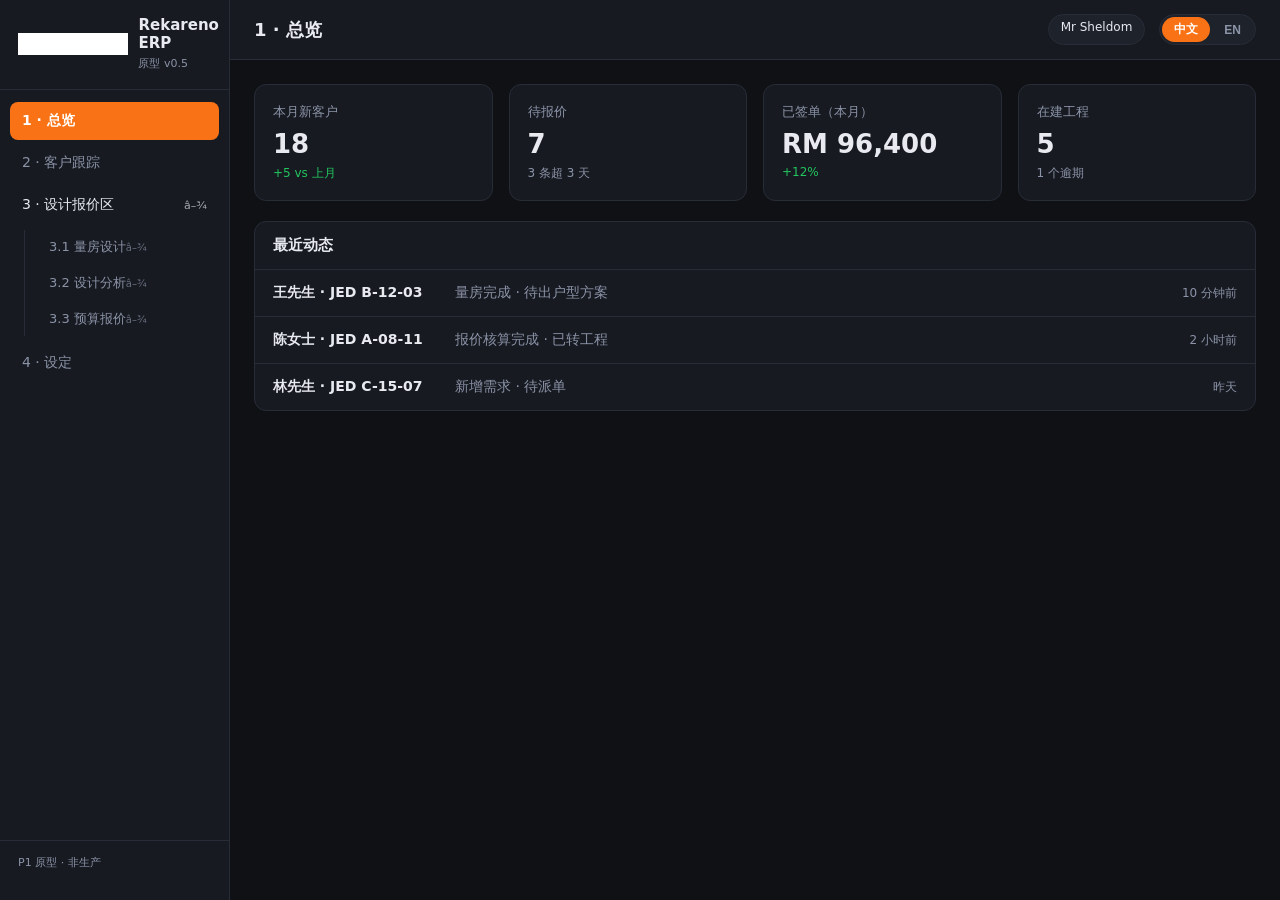
==== index.html @ 5441ffb1 "fix(i18n): wire 3-level nav + title to i18n dictionary (EN mode no longer shows Chinese)" ====
﻿<!DOCTYPE html>
<html lang="zh-CN">
<head>
<meta charset="utf-8">
<meta name="viewport" content="width=device-width, initial-scale=1">
<title>Rekareno ERP · Prototype</title>
<link rel="stylesheet" href="style.css">
</head>
<body>
<div class="app">
  <aside class="sidebar">
    <div class="brand"><img class="logo-img" src="rekareno-logo.jpg" alt="REKARENO"><div><b>Rekareno ERP</b><small data-i18n="brandSub">原型 v0.5</small></div></div>
    <nav>
      <a class="nav-item active" data-page="overview" data-i18n="nav_overview">1 · 总览</a>
      <a class="nav-item" data-page="customers" data-i18n="nav_customers">2 · 客户跟踪</a>

      <div class="nav-group">
        <a class="nav-item nav-parent" data-toggle="design" data-i18n="nav_design">3 · 设计报价区</a>
        <div class="nav-children">
          <a class="nav-child nav-parent2" data-toggle="d31" data-i18n="nav_d31">3.1 量房设计</a>
          <div class="nav-grandchildren">
            <a class="nav-grandchild" data-page="d311" data-i18n="nav_d311">3.1.1 量房设计</a>
            <a class="nav-grandchild" data-page="d312" data-i18n="nav_d312">3.1.2 户型方案</a>
          </div>
          <a class="nav-child nav-parent2" data-toggle="d32" data-i18n="nav_d32">3.2 设计分析</a>
          <div class="nav-grandchildren">
            <a class="nav-grandchild" data-page="d321" data-i18n="nav_d321">3.2.1 部门分析（设计）</a>
            <a class="nav-grandchild" data-page="d322" data-i18n="nav_d322">3.2.2 目标分析（设计）</a>
          </div>
          <a class="nav-child nav-parent2" data-toggle="d33" data-i18n="nav_d33">3.3 预算报价</a>
          <div class="nav-grandchildren">
            <a class="nav-grandchild" data-page="d331" data-i18n="nav_d331">3.3.1 预算列表</a>
            <a class="nav-grandchild" data-page="d332" data-i18n="nav_d332">3.3.2 报价核算</a>
            <a class="nav-grandchild" data-page="d333" data-i18n="nav_d333">3.3.3 个人报价</a>
          </div>
        </div>
      </div>

      <a class="nav-item" data-page="settings" data-i18n="nav_settings">4 · 设定</a>
    </nav>
    <div class="sidebar-foot" data-i18n="footNote">P1 原型 · 非生产</div>
  </aside>

  <main class="main">
    <header class="topbar">
      <h1 id="pageTitle" data-i18n="nav_overview">1 · 总览</h1>
      <div class="topbar-right">
        <span class="pill">Mr Sheldom</span>
        <div class="lang-switch">
          <button class="lang-btn active" data-lang="zh">中文</button>
          <button class="lang-btn" data-lang="en">EN</button>
        </div>
      </div>
    </header>


    <!-- ===== 1 总览 ===== -->
    <section class="page active" id="page-overview">
      <div class="cards">
        <div class="card"><div class="k" data-i18n="k_newCustomers">本月新客户</div><div class="v">18</div><div class="d up" data-i18n="k_newCustomersD">+5 vs 上月</div></div>
        <div class="card clickable" data-goto="d331"><div class="k" data-i18n="k_pendingQuotes">待报价</div><div class="v">7</div><div class="d" data-i18n="k_pendingQuotesD">3 条超 3 天</div></div>
        <div class="card"><div class="k" data-i18n="k_signed">已签单（本月）</div><div class="v">RM 96,400</div><div class="d up">+12%</div></div>
        <div class="card"><div class="k" data-i18n="k_active">在建工程</div><div class="v">5</div><div class="d" data-i18n="k_activeD">1 个逾期</div></div>
      </div>
      <div class="panel">
        <div class="panel-head"><h2 data-i18n="feedTitle">最近动态</h2></div>
        <ul class="feed">
          <li><b>王先生 · JED B-12-03</b><span data-i18n="f1">量房完成 · 待出户型方案</span><em data-i18n="t10m">10 分钟前</em></li>
          <li><b>陈女士 · JED A-08-11</b><span data-i18n="f2">报价核算完成 · 已转工程</span><em data-i18n="t2h">2 小时前</em></li>
          <li><b>林先生 · JED C-15-07</b><span data-i18n="f3">新增需求 · 待派单</span><em data-i18n="tYest">昨天</em></li>
        </ul>
      </div>
    </section>

    <!-- ===== 2 客户跟踪 ===== -->
    <section class="page" id="page-customers">
      <div class="toolbar">
        <input class="input" data-i18n-ph="ph_searchCustomer" placeholder="搜索姓名 / 电话 / 房号">
        <select class="input">
          <option data-i18n="statusAll">全部状态</option>
          <option data-i18n="st_new">新客户</option>
          <option data-i18n="st_measure">已量房</option>
          <option data-i18n="st_design">设计中</option>
          <option data-i18n="st_quoted">已报价</option>
          <option data-i18n="st_signed">已签单</option>
        </select>
        <button class="btn primary" data-i18n="btn_addCustomer">+ 新增客户</button>
      </div>
      <table class="table">
        <thead><tr>
          <th data-i18n="th_name">姓名</th><th data-i18n="th_phone">电话</th><th data-i18n="th_unit">项目/房号</th>
          <th data-i18n="th_source">来源</th><th data-i18n="th_status">状态</th><th data-i18n="th_owner">跟进人</th><th data-i18n="th_action">操作</th>
        </tr></thead>
        <tbody>
          <tr><td>王先生</td><td>012-345 6789</td><td>JED Residensi · B-12-03</td><td data-i18n="src_online">线上广告</td><td><span class="tag blue" data-i18n="st_quoted">已报价</span></td><td>Nelson</td><td><a class="link-goto" data-goto="d331" data-i18n="act_quote">看报价</a></td></tr>
          <tr><td>陈女士</td><td>019-876 5432</td><td>JED Residensi · A-08-11</td><td data-i18n="src_ref">转介绍</td><td><span class="tag green" data-i18n="st_signed">已签单</span></td><td>Jack</td><td><a class="link-goto" data-goto="d331" data-i18n="act_quote">看报价</a></td></tr>
          <tr><td>林先生</td><td>016-222 3344</td><td>JED Residensi · C-15-07</td><td data-i18n="src_showroom">展厅</td><td><span class="tag gray" data-i18n="st_new">新客户</span></td><td>—</td><td><a class="link-goto" data-goto="d311" data-i18n="act_measure">看量房</a></td></tr>
          <tr><td>黄小姐</td><td>011-999 8888</td><td>JED Residensi · D-02-09</td><td data-i18n="src_online">线上广告</td><td><span class="tag orange" data-i18n="st_design">设计中</span></td><td>Yao</td><td><a class="link-goto" data-goto="d312" data-i18n="act_plan">看方案</a></td></tr>
        </tbody>
      </table>
    </section>

    <!-- ===== 3.1.1 量房设计 ===== -->
    <section class="page" id="page-d311">
      <div class="toolbar">
        <input class="input" data-i18n-ph="ph_searchMeasure" placeholder="搜索客户 / 房号">
        <button class="btn primary" data-action="new-measure" data-i18n="btn_newMeasure">+ 新建量房</button>
      </div>
      <table class="table">
        <thead><tr>
          <th data-i18n="th_measureNo">量房单号</th><th data-i18n="th_customer">客户</th><th data-i18n="th_unit">项目/房号</th>
          <th data-i18n="th_measureDate">量房日期</th><th data-i18n="th_measurer">量房人</th><th data-i18n="th_status">状态</th><th data-i18n="th_action">操作</th>
        </tr></thead>
        <tbody>
          <tr><td>M-202609-021</td><td>王先生</td><td>JED · B-12-03</td><td>2026-09-20</td><td>Nelson</td><td><span class="tag green" data-i18n="ms_done">已完成</span></td><td><a class="link-goto" data-goto="d312" data-i18n="act_plan">看方案</a></td></tr>
          <tr><td>M-202609-019</td><td>黄小姐</td><td>JED · D-02-09</td><td>2026-09-22</td><td>Yao</td><td><span class="tag green" data-i18n="ms_done">已完成</span></td><td><a class="link-goto" data-goto="d312" data-i18n="act_plan">看方案</a></td></tr>
          <tr><td>M-202609-024</td><td>林先生</td><td>JED · C-15-07</td><td>2026-09-24</td><td>—</td><td><span class="tag orange" data-i18n="ms_pending">待量房</span></td><td><a data-i18n="act_edit">编辑</a></td></tr>
        </tbody>
      </table>
    </section>

    <!-- ===== 3.1.2 户型方案 ===== -->
    <section class="page" id="page-d312">
      <div class="toolbar">
        <input class="input" data-i18n-ph="ph_searchPlan" placeholder="搜索客户 / 方案号">
        <button class="btn primary" data-action="new-plan" data-i18n="btn_newPlan">+ 新建方案</button>
      </div>
      <table class="table">
        <thead><tr>
          <th data-i18n="th_planNo">方案号</th><th data-i18n="th_customer">客户</th><th data-i18n="th_layout">户型</th>
          <th data-i18n="th_area">面积</th><th data-i18n="th_designer">设计师</th><th data-i18n="th_status">状态</th><th data-i18n="th_action">操作</th>
        </tr></thead>
        <tbody>
          <tr><td>D-202609-008</td><td>王先生</td><td data-i18n="ly_3r2l">3房2厅</td><td>1100 sqft</td><td>Amy</td><td><span class="tag blue" data-i18n="dp_review">待确认</span></td><td><a class="link-goto" data-goto="d331" data-i18n="act_budget">去预算</a></td></tr>
          <tr><td>D-202609-007</td><td>黄小姐</td><td data-i18n="ly_2r1l">2房1厅</td><td>850 sqft</td><td>Ben</td><td><span class="tag green" data-i18n="dp_approved">已确认</span></td><td><a class="link-goto" data-goto="d331" data-i18n="act_budget">去预算</a></td></tr>
        </tbody>
      </table>
    </section>

    <!-- ===== 3.2.1 部门分析（设计） ===== -->
    <section class="page" id="page-d321">
      <div class="cards">
        <div class="card"><div class="k" data-i18n="a_deptTotal">设计部单量</div><div class="v">36</div><div class="d up" data-i18n="a_thisMonth">本月</div></div>
        <div class="card"><div class="k" data-i18n="a_avgDays">平均出图天数</div><div class="v">4.2</div><div class="d" data-i18n="a_days">天</div></div>
        <div class="card"><div class="k" data-i18n="a_convert">方案转化率</div><div class="v">62%</div><div class="d up">+4%</div></div>
      </div>
      <table class="table">
        <thead><tr><th data-i18n="th_designer">设计师</th><th data-i18n="th_planCount">方案数</th><th data-i18n="th_confirmed">已确认</th><th data-i18n="th_rate">转化率</th></tr></thead>
        <tbody>
          <tr><td>Amy</td><td>14</td><td>9</td><td>64%</td></tr>
          <tr><td>Ben</td><td>12</td><td>7</td><td>58%</td></tr>
          <tr><td>Cindy</td><td>10</td><td>7</td><td>70%</td></tr>
        </tbody>
      </table>
    </section>

    <!-- ===== 3.2.2 目标分析（设计） ===== -->
    <section class="page" id="page-d322">
      <table class="table">
        <thead><tr><th data-i18n="th_target">目标项</th><th data-i18n="th_targetVal">目标</th><th data-i18n="th_actual">实际</th><th data-i18n="th_gap">差距</th><th data-i18n="th_progress">进度</th></tr></thead>
        <tbody>
          <tr><td data-i18n="g_planTarget">本月方案新增</td><td>40</td><td>36</td><td>-4</td><td><div class="bar"><i style="width:90%"></i></div>90%</td></tr>
          <tr><td data-i18n="g_quoteTarget">本月报价完成</td><td>25</td><td>21</td><td>-4</td><td><div class="bar"><i style="width:84%"></i></div>84%</td></tr>
          <tr><td data-i18n="g_convertTarget">方案转化率</td><td>65%</td><td>62%</td><td>-3%</td><td><div class="bar"><i style="width:95%"></i></div>95%</td></tr>
        </tbody>
      </table>
    </section>

    <!-- ===== 3.3.1 预算列表 ===== -->
    <section class="page" id="page-d331">
      <div class="toolbar">
        <input class="input" data-i18n-ph="ph_searchBudget" placeholder="搜索客户 / 预算单号">
        <select class="input">
          <option data-i18n="bsAll">全部状态</option>
          <option data-i18n="bs_draft">草稿</option>
          <option data-i18n="bs_review">待核算</option>
          <option data-i18n="bs_done">已核算</option>
        </select>
        <button class="btn primary" data-action="new-budget" data-i18n="btn_newBudget">+ 新建预算</button>
      </div>
      <table class="table">
        <thead><tr>
          <th data-i18n="th_budgetNo">预算单号</th><th data-i18n="th_customer">客户</th><th data-i18n="th_unit">项目/房号</th>
          <th data-i18n="th_amount">金额 (RM)</th><th data-i18n="th_status">状态</th><th data-i18n="th_action">操作</th>
        </tr></thead>
        <tbody>
          <tr><td>B-202609-014</td><td>王先生</td><td>JED · B-12-03</td><td>34,580</td><td><span class="tag orange" data-i18n="bs_review">待核算</span></td><td><a class="link-goto" data-goto="d332" data-i18n="act_calc">去核算</a></td></tr>
          <tr><td>B-202609-013</td><td>黄小姐</td><td>JED · D-02-09</td><td>26,800</td><td><span class="tag gray" data-i18n="bs_draft">草稿</span></td><td><a data-i18n="act_edit">编辑</a></td></tr>
          <tr><td>B-202609-011</td><td>陈女士</td><td>JED · A-08-11</td><td>41,200</td><td><span class="tag green" data-i18n="bs_done">已核算</span></td><td><a class="link-goto" data-goto="d333" data-i18n="act_view">查看明细</a></td></tr>
        </tbody>
      </table>
    </section>

    <!-- ===== 3.3.2 报价核算 ===== -->
    <section class="page" id="page-d332">
      <div class="detail-head">
        <div>
          <div class="dh-no">B-202609-014 <span class="tag orange" data-i18n="bs_review">待核算</span></div>
          <div class="dh-sub"><span data-i18n="d_customer">客户</span>: 王先生 · JED Residensi B-12-03</div>
        </div>
        <div class="detail-actions">
          <button class="btn" data-action="recalc" data-i18n="btn_recalc">重新核算</button>
          <button class="btn primary" data-action="approve" data-i18n="btn_approve">核准报价</button>
        </div>
      </div>
      <table class="table detail-table">
        <thead><tr><th data-i18n="th_itemName">项目名称</th><th data-i18n="th_qty">数量</th><th data-i18n="th_unitPrice">单价 (RM)</th><th data-i18n="th_subtotal">小计 (RM)</th></tr></thead>
        <tbody>
          <tr><td data-i18n="it_ceiling">石膏板吊顶</td><td>45 ft</td><td>35.00</td><td>1,575.00</td></tr>
          <tr><td data-i18n="it_wardrobe">衣柜定制</td><td>12 ft</td><td>480.00</td><td>5,760.00</td></tr>
          <tr><td data-i18n="it_kitchen">厨房橱柜</td><td>14 ft</td><td>620.00</td><td>8,680.00</td></tr>
          <tr><td data-i18n="it_paint">全屋油漆</td><td>1100 sqft</td><td>3.50</td><td>3,850.00</td></tr>
          <tr><td data-i18n="it_tiling">地砖铺贴</td><td>850 sqft</td><td>8.50</td><td>7,225.00</td></tr>
          <tr><td data-i18n="it_wiring">水电改造</td><td>60 point</td><td>85.00</td><td>5,100.00</td></tr>
          <tr><td data-i18n="it_lighting">灯具安装</td><td>38 pcs</td><td>25.00</td><td>950.00</td></tr>
          <tr><td data-i18n="it_floor">地板铺装</td><td>120 sqft</td><td>12.00</td><td>1,440.00</td></tr>
        </tbody>
      </table>
      <div class="totals">
        <div class="trow"><span data-i18n="t_subtotal">小计</span><b>RM 34,580.00</b></div>
        <div class="trow"><span data-i18n="t_discount">折扣 (-5%)</span><b class="minus">- RM 1,729.00</b></div>
        <div class="trow"><span data-i18n="t_tax">税</span><b>RM 0.00</b></div>
        <div class="trow grand"><span data-i18n="t_total">总计</span><b>RM 32,851.00</b></div>
      </div>
    </section>

    <!-- ===== 3.3.3 个人报价 ===== -->
    <section class="page" id="page-d333">
      <div class="cards">
        <div class="card"><div class="k" data-i18n="p_myQuotes">我的报价单</div><div class="v">9</div><div class="d" data-i18n="a_thisMonth">本月</div></div>
        <div class="card"><div class="k" data-i18n="p_myAmount">我的报价金额</div><div class="v">RM 268,400</div><div class="d up">+18%</div></div>
        <div class="card"><div class="k" data-i18n="p_myConvert">我的转化率</div><div class="v">58%</div><div class="d" data-i18n="p_teamAvg">团队均值 62%</div></div>
      </div>
      <table class="table">
        <thead><tr><th data-i18n="th_quoteNo">报价单号</th><th data-i18n="th_customer">客户</th><th data-i18n="th_amount">金额 (RM)</th><th data-i18n="th_status">状态</th></tr></thead>
        <tbody>
          <tr><td>B-202609-014</td><td>王先生</td><td>32,851</td><td><span class="tag blue" data-i18n="qs_sent">已发出</span></td></tr>
          <tr><td>B-202609-009</td><td>张先生</td><td>48,200</td><td><span class="tag green" data-i18n="qs_accepted">已接受</span></td></tr>
          <tr><td>B-202609-006</td><td>刘小姐</td><td>29,600</td><td><span class="tag gray" data-i18n="qs_draft">草稿</span></td></tr>
        </tbody>
      </table>
    </section>

    <!-- ===== 4 设定 ===== -->
    <section class="page" id="page-settings">
      <div class="panel">
        <div class="panel-head"><h2 data-i18n="set_langTitle">语言</h2></div>
        <div class="set-row">
          <div><b data-i18n="set_langLabel">界面语言</b><div class="set-hint" data-i18n="set_langHint">切换后全站生效，并记住你的选择</div></div>
          <div class="lang-switch">
            <button class="lang-btn active" data-lang="zh">中文</button>
            <button class="lang-btn" data-lang="en">EN</button>
          </div>
        </div>
      </div>
      <div class="panel">
        <div class="panel-head"><h2 data-i18n="set_companyTitle">公司信息</h2></div>
        <div class="set-row"><div><b data-i18n="set_companyName">公司名称</b></div><div class="set-val">Rekareno · Simbaplus Engineering (M) Sdn Bhd</div></div>
        <div class="set-row"><div><b data-i18n="set_currency">货币</b></div><div class="set-val">MYR (RM)</div></div>
        <div class="set-row"><div><b data-i18n="set_defaultLang">默认语言</b></div><div class="set-val" data-i18n="set_defaultLangVal">中文</div></div>
      </div>
      <div class="panel">
        <div class="panel-head"><h2 data-i18n="set_quoteTitle">报价设定</h2></div>
        <div class="set-row"><div><b data-i18n="set_taxRate">默认税率</b></div><div class="set-val">0%</div></div>
        <div class="set-row"><div><b data-i18n="set_discount">默认折扣</b></div><div class="set-val">5%</div></div>
        <div class="set-row"><div><b data-i18n="set_validity">报价默认有效期</b></div><div class="set-val">14 <span data-i18n="set_days">天</span></div></div>
      </div>
    </section>
  </main>
</div>

<script>
const I18N = {
  zh: {
    brandSub:"原型 v0.5", footNote:"P1 原型 · 非生产",
    nav_overview:"1 · 总览", nav_customers:"2 · 客户跟踪", nav_settings:"4 · 设定",
    nav_design:"3 · 设计报价区", nav_d31:"3.1 量房设计", nav_d32:"3.2 设计分析", nav_d33:"3.3 预算报价",
    nav_d311:"3.1.1 量房设计", nav_d312:"3.1.2 户型方案", nav_d321:"3.2.1 部门分析（设计）", nav_d322:"3.2.2 目标分析（设计）",
    nav_d331:"3.3.1 预算列表", nav_d332:"3.3.2 报价核算", nav_d333:"3.3.3 个人报价",
    k_newCustomers:"本月新客户", k_newCustomersD:"+5 vs 上月", k_pendingQuotes:"待报价", k_pendingQuotesD:"3 条超 3 天",
    k_signed:"已签单（本月）", k_active:"在建工程", k_activeD:"1 个逾期",
    feedTitle:"最近动态", f1:"量房完成 · 待出户型方案", f2:"报价核算完成 · 已转工程", f3:"新增需求 · 待派单",
    t10m:"10 分钟前", t2h:"2 小时前", tYest:"昨天",
    ph_searchCustomer:"搜索姓名 / 电话 / 房号", ph_searchMeasure:"搜索客户 / 房号", ph_searchPlan:"搜索客户 / 方案号", ph_searchBudget:"搜索客户 / 预算单号",
    statusAll:"全部状态", st_new:"新客户", st_measure:"已量房", st_design:"设计中", st_quoted:"已报价", st_signed:"已签单",
    btn_addCustomer:"+ 新增客户", btn_newMeasure:"+ 新建量房", btn_newPlan:"+ 新建方案", btn_newBudget:"+ 新建预算",
    act_quote:"看报价", act_measure:"看量房", act_plan:"看方案", act_budget:"去预算", act_calc:"去核算", act_view:"查看明细", act_edit:"编辑",
    th_name:"姓名", th_phone:"电话", th_unit:"项目/房号", th_source:"来源", th_status:"状态", th_owner:"跟进人", th_action:"操作",
    th_measureNo:"量房单号", th_measureDate:"量房日期", th_measurer:"量房人",
    th_planNo:"方案号", th_layout:"户型", th_area:"面积", th_designer:"设计师",
    th_budgetNo:"预算单号", th_amount:"金额 (RM)", th_quoteNo:"报价单号",
    th_designer2:"设计师", th_planCount:"方案数", th_confirmed:"已确认", th_rate:"转化率",
    th_target:"目标项", th_targetVal:"目标", th_actual:"实际", th_gap:"差距", th_progress:"进度",
    th_itemName:"项目名称", th_qty:"数量", th_unitPrice:"单价 (RM)", th_subtotal:"小计 (RM)",
    catAll:"全部类别", cat_carpentry:"木工", cat_custom:"定制", cat_paint:"油漆", cat_tiling:"泥水", cat_wiring:"水电",
    it_ceiling:"石膏板吊顶", it_wardrobe:"衣柜定制", it_kitchen:"厨房橱柜", it_paint:"全屋油漆",
    it_tiling:"地砖铺贴", it_wiring:"水电改造", it_lighting:"灯具安装", it_floor:"地板铺装",
    ms_done:"已完成", ms_pending:"待量房", dp_review:"待确认", dp_approved:"已确认",
    bsAll:"全部状态", bs_draft:"草稿", bs_review:"待核算", bs_done:"已核算",
    qs_draft:"草稿", qs_sent:"已发出", qs_accepted:"已接受", qs_rejected:"已拒绝",
    d_customer:"客户", d_layout:"户型", d_valid:"有效期", d_owner:"负责人",
    ly_3r2l:"3房2厅", ly_2r1l:"2房1厅",
    t_subtotal:"小计", t_discount:"折扣 (-5%)", t_tax:"税", t_total:"总计",
    btn_recalc:"重新核算", btn_approve:"核准报价",
    a_deptTotal:"设计部单量", a_thisMonth:"本月", a_avgDays:"平均出图天数", a_days:"天", a_convert:"方案转化率",
    g_planTarget:"本月方案新增", g_quoteTarget:"本月报价完成", g_convertTarget:"方案转化率",
    p_myQuotes:"我的报价单", p_myAmount:"我的报价金额", p_myConvert:"我的转化率", p_teamAvg:"团队均值 62%",
    set_langTitle:"语言", set_langLabel:"界面语言", set_langHint:"切换后全站生效，并记住你的选择",
    set_companyTitle:"公司信息", set_companyName:"公司名称", set_currency:"货币", set_defaultLang:"默认语言", set_defaultLangVal:"中文",
    set_quoteTitle:"报价设定", set_taxRate:"默认税率", set_discount:"默认折扣", set_validity:"报价默认有效期", set_days:"天",
    src_online:"线上广告", src_ref:"转介绍", src_showroom:"展厅"
  },
  en: {
    brandSub:"Prototype v0.5", footNote:"P1 Prototype · Non-production",
    nav_overview:"1 · Overview", nav_customers:"2 · Customer Tracking", nav_settings:"4 · Settings",
    nav_design:"3 · Design & Quotation", nav_d31:"3.1 Measurement", nav_d32:"3.2 Design Analysis", nav_d33:"3.3 Budget & Quote",
    nav_d311:"3.1.1 Measurement", nav_d312:"3.1.2 Layout Plan", nav_d321:"3.2.1 Dept Analysis (Design)", nav_d322:"3.2.2 Target Analysis (Design)",
    nav_d331:"3.3.1 Budget List", nav_d332:"3.3.2 Quote Costing", nav_d333:"3.3.3 My Quotes",
    k_newCustomers:"New Customers (MTD)", k_newCustomersD:"+5 vs last month", k_pendingQuotes:"Pending Quotes", k_pendingQuotesD:"3 over 3 days",
    k_signed:"Signed (MTD)", k_active:"Active Projects", k_activeD:"1 overdue",
    feedTitle:"Recent Activity", f1:"Measurement done · awaiting layout", f2:"Costing approved · moved to projects", f3:"New request · unassigned",
    t10m:"10 min ago", t2h:"2 hours ago", tYest:"Yesterday",
    ph_searchCustomer:"Search name / phone / unit", ph_searchMeasure:"Search customer / unit", ph_searchPlan:"Search customer / plan no.", ph_searchBudget:"Search customer / budget no.",
    statusAll:"All statuses", st_new:"New", st_measure:"Measured", st_design:"Designing", st_quoted:"Quoted", st_signed:"Signed",
    btn_addCustomer:"+ Add Customer", btn_newMeasure:"+ New Measurement", btn_newPlan:"+ New Plan", btn_newBudget:"+ New Budget",
    act_quote:"View Quote", act_measure:"View Measurement", act_plan:"View Plan", act_budget:"To Budget", act_calc:"To Costing", act_view:"View Detail", act_edit:"Edit",
    th_name:"Name", th_phone:"Phone", th_unit:"Project / Unit", th_source:"Source", th_status:"Status", th_owner:"Owner", th_action:"Action",
    th_measureNo:"Measurement No.", th_measureDate:"Measure Date", th_measurer:"Measured By",
    th_planNo:"Plan No.", th_layout:"Layout", th_area:"Area", th_designer:"Designer",
    th_budgetNo:"Budget No.", th_amount:"Amount (RM)", th_quoteNo:"Quote No.",
    th_designer2:"Designer", th_planCount:"Plans", th_confirmed:"Confirmed", th_rate:"Conversion",
    th_target:"Target Item", th_targetVal:"Target", th_actual:"Actual", th_gap:"Gap", th_progress:"Progress",
    th_itemName:"Item Name", th_qty:"Qty", th_unitPrice:"Unit Price (RM)", th_subtotal:"Subtotal (RM)",
    catAll:"All categories", cat_carpentry:"Carpentry", cat_custom:"Custom", cat_paint:"Painting", cat_tiling:"Masonry", cat_wiring:"Plumbing & Electrical",
    it_ceiling:"Gypsum Ceiling", it_wardrobe:"Custom Wardrobe", it_kitchen:"Kitchen Cabinet", it_paint:"Whole-unit Painting",
    it_tiling:"Floor Tiling", it_wiring:"Wiring & Plumbing", it_lighting:"Lighting Installation", it_floor:"Flooring",
    ms_done:"Completed", ms_pending:"Pending", dp_review:"Pending Review", dp_approved:"Approved",
    bsAll:"All statuses", bs_draft:"Draft", bs_review:"Pending Costing", bs_done:"Costed",
    qs_draft:"Draft", qs_sent:"Sent", qs_accepted:"Accepted", qs_rejected:"Rejected",
    d_customer:"Customer", d_layout:"Layout", d_valid:"Valid Until", d_owner:"Owner",
    ly_3r2l:"3BR2LR", ly_2r1l:"2BR1LR",
    t_subtotal:"Subtotal", t_discount:"Discount (-5%)", t_tax:"Tax", t_total:"Total",
    btn_recalc:"Recalculate", btn_approve:"Approve Quote",
    a_deptTotal:"Design Dept Volume", a_thisMonth:"This month", a_avgDays:"Avg. Drawing Days", a_days:"days", a_convert:"Plan Conversion",
    g_planTarget:"New Plans (MTD)", g_quoteTarget:"Quotes Completed (MTD)", g_convertTarget:"Plan Conversion",
    p_myQuotes:"My Quotes", p_myAmount:"My Quote Value", p_myConvert:"My Conversion", p_teamAvg:"Team avg. 62%",
    set_langTitle:"Language", set_langLabel:"Interface Language", set_langHint:"Applies site-wide and remembers your choice",
    set_companyTitle:"Company", set_companyName:"Company Name", set_currency:"Currency", set_defaultLang:"Default Language", set_defaultLangVal:"Chinese",
    set_quoteTitle:"Quotation Settings", set_taxRate:"Default Tax Rate", set_discount:"Default Discount", set_validity:"Default Quote Validity", set_days:"days",
    src_online:"Online Ads", src_ref:"Referral", src_showroom:"Showroom"
  }
};

let LANG='zh';
const TITLE_KEY={
  overview:'nav_overview', customers:'nav_customers', settings:'nav_settings',
  d311:'nav_d311', d312:'nav_d312', d321:'nav_d321', d322:'nav_d322',
  d331:'nav_d331', d332:'nav_d332', d333:'nav_d333'
};
const TITLE_TXT={
  zh:{nav_d311:"3.1.1 量房设计",nav_d312:"3.1.2 户型方案",nav_d321:"3.2.1 部门分析（设计）",nav_d322:"3.2.2 目标分析（设计）",nav_d331:"3.3.1 预算列表",nav_d332:"3.3.2 报价核算",nav_d333:"3.3.3 个人报价"},
  en:{nav_d311:"3.1.1 Measurement",nav_d312:"3.1.2 Layout Plan",nav_d321:"3.2.1 Dept Analysis (Design)",nav_d322:"3.2.2 Target Analysis (Design)",nav_d331:"3.3.1 Budget List",nav_d332:"3.3.2 Quote Costing",nav_d333:"3.3.3 My Quotes"}
};
let CURRENT_PAGE='overview';

function refreshTitle(){
  const t = TITLE_TXT[LANG][TITLE_KEY[CURRENT_PAGE]] || I18N[LANG][TITLE_KEY[CURRENT_PAGE]];
  const el=document.getElementById('pageTitle'); if(el) el.textContent=t;
}
function applyLang(lang){
  LANG=lang; const d=I18N[lang];
  document.querySelectorAll('[data-i18n]').forEach(el=>{const k=el.getAttribute('data-i18n'); if(d[k]) el.textContent=d[k];});
  document.querySelectorAll('[data-i18n-ph]').forEach(el=>{const k=el.getAttribute('data-i18n-ph'); if(d[k]) el.setAttribute('placeholder',d[k]);});
  document.querySelectorAll('.lang-btn').forEach(b=>b.classList.toggle('active', b.dataset.lang===lang));
  document.documentElement.lang=(lang==='zh'?'zh-CN':'en');
  try{localStorage.setItem('rekareno_lang',lang);}catch(e){}
  refreshTitle();
}
function goPage(p){
  CURRENT_PAGE=p;
  document.querySelectorAll('.nav-item[data-page]').forEach(x=>x.classList.toggle('active', x.dataset.page===p));
  document.querySelectorAll('.nav-child,.nav-grandchild').forEach(x=>x.classList.toggle('active', x.dataset.page===p));
  document.querySelectorAll('.page').forEach(x=>x.classList.remove('active'));
  const el=document.getElementById('page-'+p); if(el) el.classList.add('active');
  refreshTitle();
}
document.querySelectorAll('.nav-item[data-page]').forEach(a=>a.onclick=()=>goPage(a.dataset.page));
document.querySelectorAll('.nav-parent').forEach(a=>a.onclick=()=>{
  const box=a.nextElementSibling; const open=box.classList.toggle('open'); a.classList.toggle('open', open);
});
document.querySelectorAll('.nav-parent2').forEach(a=>a.onclick=e=>{
  e.stopPropagation(); const box=a.nextElementSibling; const open=box.classList.toggle('open'); a.classList.toggle('open', open);
});
document.querySelectorAll('.nav-grandchild').forEach(a=>a.onclick=e=>{ e.stopPropagation(); goPage(a.dataset.page); });
document.querySelectorAll('.nav-child[data-page]').forEach(a=>a.onclick=e=>{ e.stopPropagation(); goPage(a.dataset.page); });
document.querySelectorAll('.lang-btn').forEach(b=>b.onclick=()=>applyLang(b.dataset.lang));
document.querySelectorAll('[data-goto]').forEach(el=>el.onclick=()=>goPage(el.dataset.goto));
document.querySelectorAll('[data-action]').forEach(btn=>btn.onclick=()=>{
  const M={
    'new-measure':{zh:'新建量房：正式版将打开量房单录入',en:'New Measurement: live build opens the measurement form'},
    'new-plan':{zh:'新建方案：正式版将打开户型方案编辑',en:'New Plan: live build opens the layout editor'},
    'new-budget':{zh:'新建预算：正式版将从报价项库拉取价格',en:'New Budget: live build pulls prices from the item library'},
    'recalc':{zh:'重新核算：正式版将按最新单价重算',en:'Recalculate: live build recomputes with latest unit prices'},
    'approve':{zh:'核准报价：正式版将锁定并生成正式报价单',en:'Approve Quote: live build locks and issues the official quote'}
  }[btn.dataset.action];
  if(M) alert(LANG==='zh'?M.zh:M.en);
});
document.querySelectorAll('.nav-children').forEach(el=>el.classList.add('open'));
document.querySelectorAll('.nav-parent,.nav-parent2').forEach(el=>el.classList.add('open'));
let saved='zh';
try{saved=localStorage.getItem('rekareno_lang')||'zh';}catch(e){}
applyLang(saved);
</script>
</body>
</html>
---- style.css ----
﻿:root{
  --bg:#0f1115; --panel:#171a21; --panel2:#1e222b; --line:#272c37;
  --txt:#e8eaf0; --muted:#8b93a7; --brand:#f97316; --brand2:#ea580c;
  --green:#22c55e; --orange:#f59e0b; --red:#ef4444;
}
*{box-sizing:border-box}
body{margin:0;font-family:"Segoe UI","PingFang SC","Microsoft YaHei",system-ui,sans-serif;background:var(--bg);color:var(--txt)}
.app{display:flex;min-height:100vh}
.sidebar{width:230px;background:var(--panel);border-right:1px solid var(--line);display:flex;flex-direction:column;padding:16px 0}
.brand{display:flex;gap:10px;align-items:center;padding:0 18px 18px;border-bottom:1px solid var(--line);margin-bottom:12px}
.logo-img{height:22px;width:auto;display:block;filter:brightness(0) invert(1)}
.brand b{display:block;font-size:15px}
.brand small{color:var(--muted);font-size:11px}
nav{display:flex;flex-direction:column;gap:4px;padding:0 10px}
.nav-item{padding:10px 12px;border-radius:8px;cursor:pointer;color:var(--muted);font-size:14px;transition:.15s}
.nav-item:hover{background:var(--panel2);color:var(--txt)}
.nav-item.active{background:var(--brand);color:#fff;font-weight:600}
.nav-item[data-page],.nav-parent{cursor:pointer}
.nav-group{display:flex;flex-direction:column;gap:4px}
.nav-parent{display:flex;align-items:center;justify-content:space-between;padding:10px 12px;border-radius:8px;color:var(--muted);font-size:14px;transition:.15s;cursor:pointer}
.nav-parent:hover{background:var(--panel2);color:var(--txt)}
.nav-parent::after{content:"â–¾";font-size:11px;opacity:.7;transition:.2s;transform:rotate(-90deg)}
.nav-parent.open::after{transform:rotate(0)}
.nav-parent.open{color:var(--txt)}
.nav-children{display:none;flex-direction:column;gap:2px;padding-left:12px;border-left:1px solid var(--line);margin:2px 0 4px 14px}
.nav-children.open{display:flex}
.nav-child{padding:8px 12px;border-radius:8px;color:var(--muted);font-size:13px;cursor:pointer;transition:.15s}
.nav-child:hover{background:var(--panel2);color:var(--txt)}
.nav-child.active{background:var(--brand);color:#fff;font-weight:600}
.nav-parent2{display:flex;align-items:center;justify-content:space-between;cursor:pointer}
.nav-parent2::after{content:"â–¾";font-size:10px;opacity:.7;transition:.2s;transform:rotate(-90deg)}
.nav-parent2.open::after{transform:rotate(0)}
.nav-grandchildren{display:none;flex-direction:column;gap:1px;padding-left:10px;border-left:1px solid var(--line);margin:2px 0 4px 10px}
.nav-grandchildren.open{display:flex}
.nav-grandchild{padding:7px 10px;border-radius:7px;color:var(--muted);font-size:12.5px;cursor:pointer;transition:.15s}
.nav-grandchild:hover{background:var(--panel2);color:var(--txt)}
.nav-grandchild.active{background:var(--brand);color:#fff;font-weight:600}
.nav-children{overflow:hidden}
.nav-child{display:block}
.card.clickable{cursor:pointer}
.card.clickable:hover{border-color:var(--brand)}
.set-row{display:flex;justify-content:space-between;align-items:center;gap:20px;padding:16px 18px;border-bottom:1px solid var(--line);font-size:14px}
.set-row:last-child{border-bottom:0}
.set-hint{color:var(--muted);font-size:12px;margin-top:4px}
.set-val{color:var(--muted)}
.sidebar-foot{margin-top:auto;padding:14px 18px;color:var(--muted);font-size:11px;border-top:1px solid var(--line)}
.main{flex:1;display:flex;flex-direction:column;min-width:0}
.topbar{height:60px;display:flex;align-items:center;justify-content:space-between;padding:0 24px;border-bottom:1px solid var(--line);background:var(--panel)}
.topbar h1{font-size:18px;margin:0}
.topbar-right{display:flex;gap:8px}
.pill{background:var(--panel2);border:1px solid var(--line);padding:5px 12px;border-radius:20px;font-size:12px}
.pill.ghost{color:var(--muted)}
.lang-switch{display:flex;gap:2px;background:var(--panel2);border:1px solid var(--line);border-radius:20px;padding:2px;margin-left:6px}
.lang-btn{background:transparent;border:0;color:var(--muted);font-size:12px;padding:4px 12px;border-radius:20px;cursor:pointer;font-weight:600;transition:.15s}
.lang-btn:hover{color:var(--txt)}
.lang-btn.active{background:var(--brand);color:#fff}
.page{display:none;padding:24px;overflow:auto}
.page.active{display:block}
.cards{display:grid;grid-template-columns:repeat(4,1fr);gap:16px;margin-bottom:20px}
.card{background:var(--panel);border:1px solid var(--line);border-radius:12px;padding:18px}
.card .k{color:var(--muted);font-size:13px;margin-bottom:8px}
.card .v{font-size:26px;font-weight:700}
.card .d{font-size:12px;color:var(--muted);margin-top:6px}
.card .d.up{color:var(--green)}
.panel{background:var(--panel);border:1px solid var(--line);border-radius:12px;overflow:hidden}
.panel-head{padding:14px 18px;border-bottom:1px solid var(--line)}
.panel-head h2{font-size:15px;margin:0}
.feed{list-style:none;margin:0;padding:0}
.feed li{display:flex;align-items:center;gap:12px;padding:14px 18px;border-bottom:1px solid var(--line);font-size:14px}
.feed li:last-child{border-bottom:0}
.feed li b{min-width:170px}
.feed li span{color:var(--muted);flex:1}
.feed li em{color:var(--muted);font-style:normal;font-size:12px}
.toolbar{display:flex;gap:10px;margin-bottom:16px}
.input{background:var(--panel2);border:1px solid var(--line);color:var(--txt);padding:9px 12px;border-radius:8px;font-size:13px;min-width:220px}
.btn{padding:9px 16px;border-radius:8px;border:1px solid var(--line);background:var(--panel2);color:var(--txt);cursor:pointer;font-size:13px}
.btn.primary{background:var(--brand);border-color:var(--brand);color:#fff;font-weight:600;margin-left:auto}
.table{width:100%;border-collapse:collapse;background:var(--panel);border:1px solid var(--line);border-radius:12px;overflow:hidden;font-size:13px}
.table th{text-align:left;padding:12px 14px;background:var(--panel2);color:var(--muted);font-weight:600;border-bottom:1px solid var(--line)}
.table td{padding:12px 14px;border-bottom:1px solid var(--line)}
.table tr:last-child td{border-bottom:0}
.table a{color:var(--brand);cursor:pointer;text-decoration:none}
.tag{padding:3px 10px;border-radius:20px;font-size:11px;font-weight:600}
.tag.blue{background:rgba(59,130,246,.15);color:#60a5fa}
.tag.green{background:rgba(34,197,94,.15);color:#4ade80}
.tag.orange{background:rgba(245,158,11,.15);color:#fbbf24}
.tag.gray{background:rgba(139,147,167,.15);color:#a3aab8}
.bar{width:90px;height:6px;background:var(--panel2);border-radius:4px;display:inline-block;vertical-align:middle;margin-right:8px;overflow:hidden}
.bar i{display:block;height:100%;background:var(--brand)}
.tag.purple{background:rgba(168,85,247,.15);color:#c084fc}
.tag.blue2{background:rgba(59,130,246,.15);color:#60a5fa}
.tag.green2{background:rgba(34,197,94,.15);color:#4ade80}
.detail-head{display:flex;justify-content:space-between;align-items:flex-start;gap:20px;background:var(--panel);border:1px solid var(--line);border-radius:12px;padding:18px 20px;margin-bottom:16px}
.dh-no{font-size:18px;font-weight:700;display:flex;align-items:center;gap:10px;margin-bottom:8px}
.dh-sub{color:var(--muted);font-size:13px;margin-top:4px}
.detail-actions{display:flex;gap:10px;flex-shrink:0}
.detail-table{margin-bottom:16px}
.totals{background:var(--panel);border:1px solid var(--line);border-radius:12px;padding:6px 20px;max-width:360px;margin-left:auto}
.trow{display:flex;justify-content:space-between;padding:11px 0;font-size:14px;border-bottom:1px solid var(--line)}
.trow:last-child{border-bottom:0}
.trow span{color:var(--muted)}
.trow b.minus{color:var(--orange)}
.trow.grand{font-size:17px;padding-top:14px}
.trow.grand span{color:var(--txt);font-weight:600}
.trow.grand b{color:var(--green);font-size:20px}
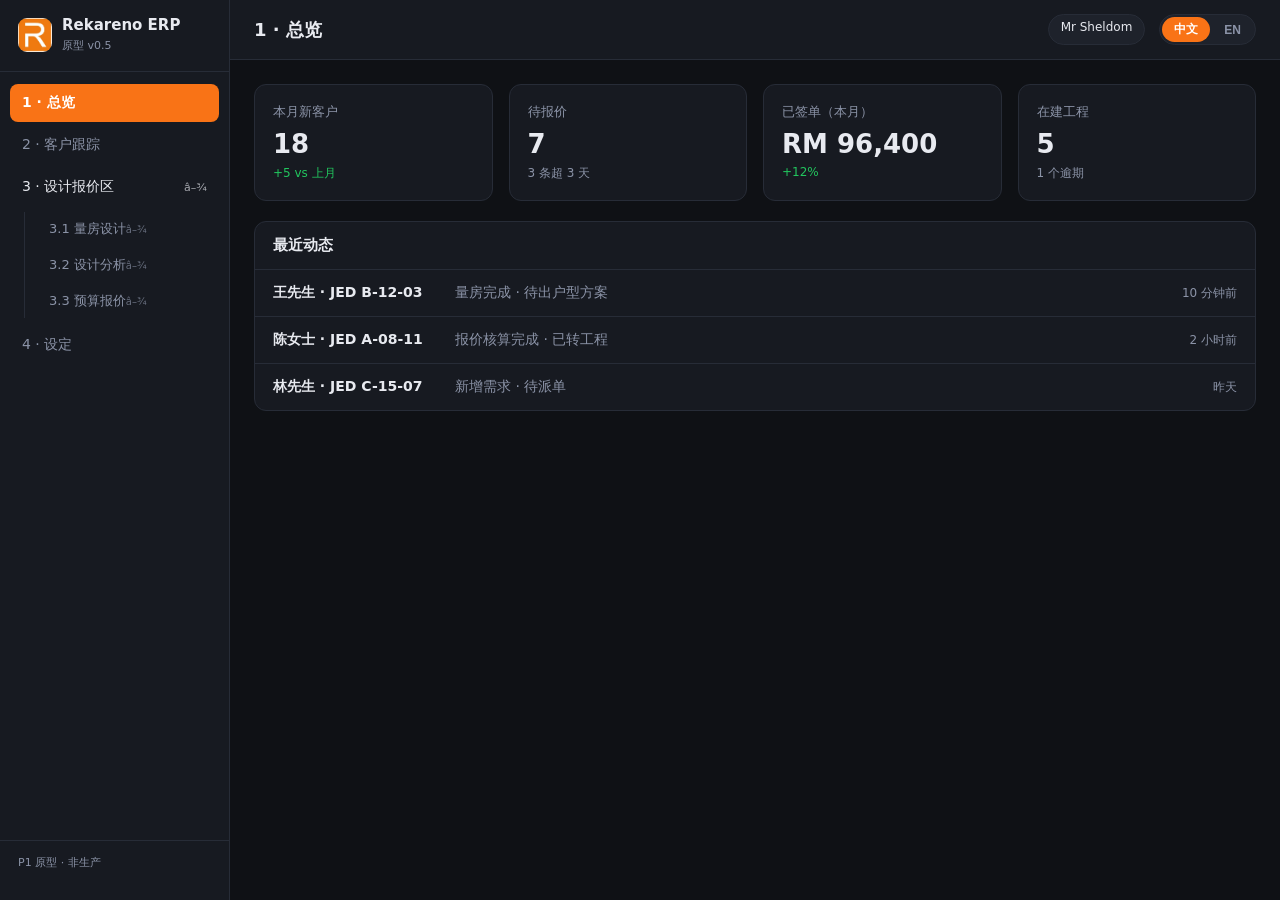
==== commit 06f84cfa: "chore(brand): cache-bust logo url (?v=3)" ====
--- a/index.html
+++ b/index.html
@@ -9,7 +9,7 @@
 <body>
 <div class="app">
   <aside class="sidebar">
-    <div class="brand"><img class="logo-img" src="rekareno-logo.jpg" alt="REKARENO"><div><b>Rekareno ERP</b><small data-i18n="brandSub">原型 v0.5</small></div></div>
+    <div class="brand"><img class="logo-img" src="rekareno-logo.jpg?v=3" alt="REKARENO"><div><b>Rekareno ERP</b><small data-i18n="brandSub">原型 v0.5</small></div></div>
     <nav>
       <a class="nav-item active" data-page="overview" data-i18n="nav_overview">1 · 总览</a>
       <a class="nav-item" data-page="customers" data-i18n="nav_customers">2 · 客户跟踪</a>
--- a/style.css
+++ b/style.css
@@ -7,8 +7,8 @@
 body{margin:0;font-family:"Segoe UI","PingFang SC","Microsoft YaHei",system-ui,sans-serif;background:var(--bg);color:var(--txt)}
 .app{display:flex;min-height:100vh}
 .sidebar{width:230px;background:var(--panel);border-right:1px solid var(--line);display:flex;flex-direction:column;padding:16px 0}
-.brand{display:flex;gap:10px;align-items:center;padding:0 18px 18px;border-bottom:1px solid var(--line);margin-bottom:12px}
-.logo-img{height:22px;width:auto;display:block;filter:brightness(0) invert(1)}
+.logo-img{height:34px;width:34px;border-radius:9px;display:block;object-fit:cover}
+.brand{display:flex;gap:10px;align-items:center;padding:0 18px 18px;border-bottom:1px solid var(--line);margin-bottom:12px;overflow:hidden}
 .brand b{display:block;font-size:15px}
 .brand small{color:var(--muted);font-size:11px}
 nav{display:flex;flex-direction:column;gap:4px;padding:0 10px}
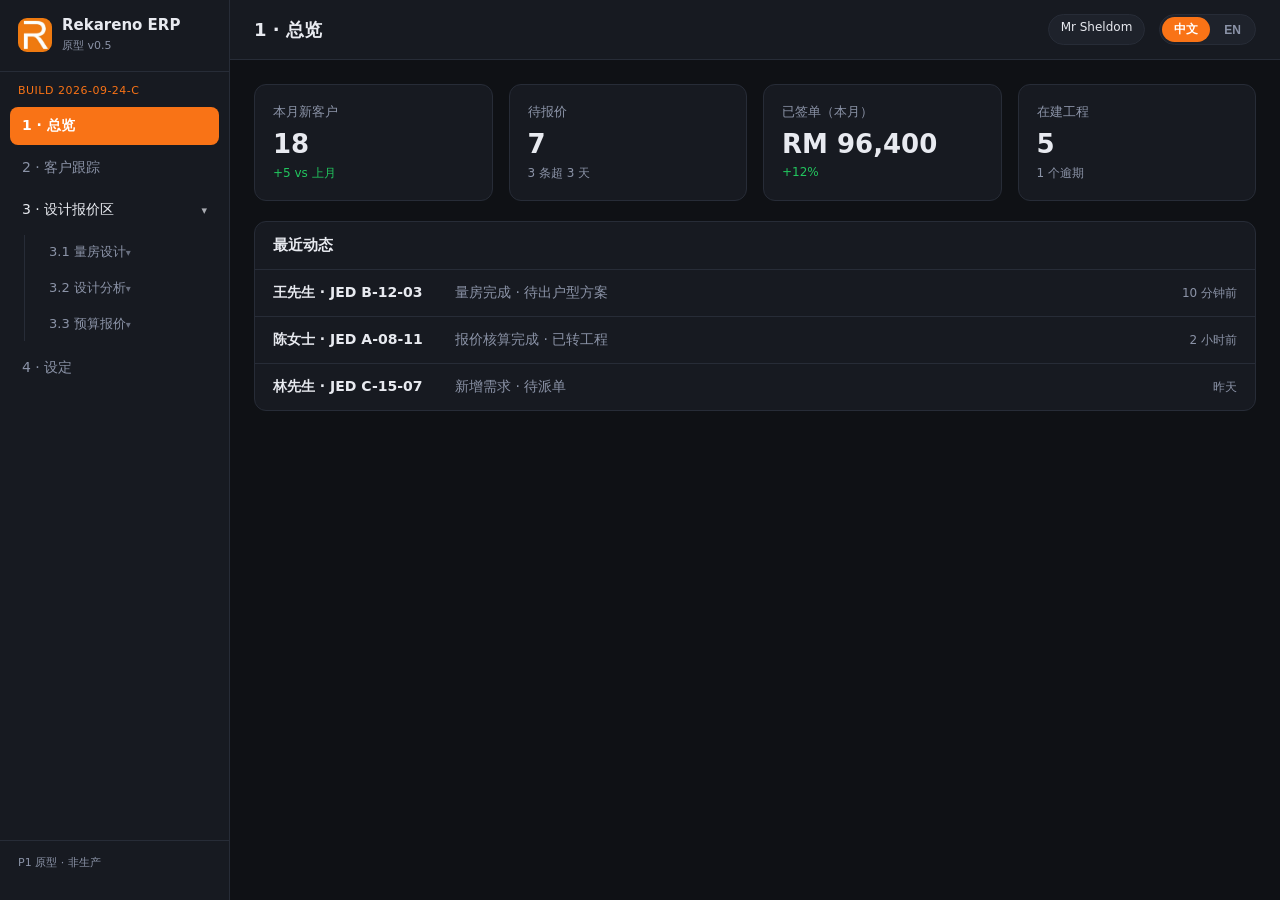
==== commit 86163ea6: "chore: add visible BUILD marker to detect cached pages" ====
--- a/index.html
+++ b/index.html
@@ -10,6 +10,7 @@
 <div class="app">
   <aside class="sidebar">
     <div class="brand"><img class="logo-img" src="rekareno-logo.jpg?v=3" alt="REKARENO"><div><b>Rekareno ERP</b><small data-i18n="brandSub">原型 v0.5</small></div></div>
+    <div style="padding:0 18px 10px;color:#f97316;font-size:11px;letter-spacing:.5px">BUILD 2026-09-24-C</div>
     <nav>
       <a class="nav-item active" data-page="overview" data-i18n="nav_overview">1 · 总览</a>
       <a class="nav-item" data-page="customers" data-i18n="nav_customers">2 · 客户跟踪</a>
--- a/style.css
+++ b/style.css
@@ -19,7 +19,7 @@
 .nav-group{display:flex;flex-direction:column;gap:4px}
 .nav-parent{display:flex;align-items:center;justify-content:space-between;padding:10px 12px;border-radius:8px;color:var(--muted);font-size:14px;transition:.15s;cursor:pointer}
 .nav-parent:hover{background:var(--panel2);color:var(--txt)}
-.nav-parent::after{content:"â–¾";font-size:11px;opacity:.7;transition:.2s;transform:rotate(-90deg)}
+.nav-parent::after{content:"\25BE";font-size:11px;opacity:.7;transition:.2s;transform:rotate(-90deg)}
 .nav-parent.open::after{transform:rotate(0)}
 .nav-parent.open{color:var(--txt)}
 .nav-children{display:none;flex-direction:column;gap:2px;padding-left:12px;border-left:1px solid var(--line);margin:2px 0 4px 14px}
@@ -28,7 +28,7 @@
 .nav-child:hover{background:var(--panel2);color:var(--txt)}
 .nav-child.active{background:var(--brand);color:#fff;font-weight:600}
 .nav-parent2{display:flex;align-items:center;justify-content:space-between;cursor:pointer}
-.nav-parent2::after{content:"â–¾";font-size:10px;opacity:.7;transition:.2s;transform:rotate(-90deg)}
+.nav-parent2::after{content:"\25BE";font-size:10px;opacity:.7;transition:.2s;transform:rotate(-90deg)}
 .nav-parent2.open::after{transform:rotate(0)}
 .nav-grandchildren{display:none;flex-direction:column;gap:1px;padding-left:10px;border-left:1px solid var(--line);margin:2px 0 4px 10px}
 .nav-grandchildren.open{display:flex}
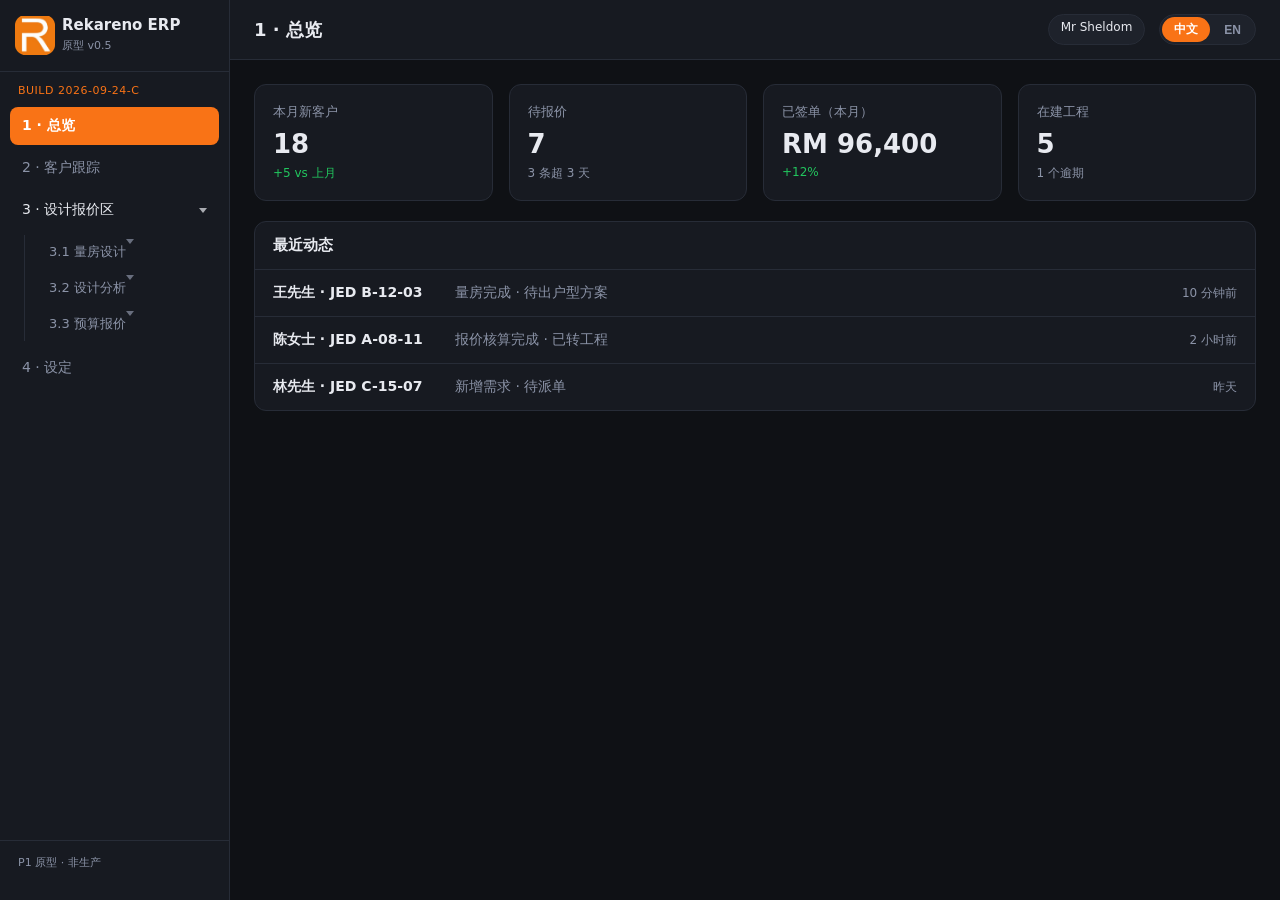
==== commit 2ca51792: "chore(cache): version the stylesheet link (style.css?v=4) so CSS cache busts" ====
--- a/index.html
+++ b/index.html
@@ -4,7 +4,7 @@
 <meta charset="utf-8">
 <meta name="viewport" content="width=device-width, initial-scale=1">
 <title>Rekareno ERP · Prototype</title>
-<link rel="stylesheet" href="style.css">
+<link rel="stylesheet" href="style.css?v=4">
 </head>
 <body>
 <div class="app">
--- a/style.css
+++ b/style.css
@@ -7,7 +7,7 @@
 body{margin:0;font-family:"Segoe UI","PingFang SC","Microsoft YaHei",system-ui,sans-serif;background:var(--bg);color:var(--txt)}
 .app{display:flex;min-height:100vh}
 .sidebar{width:230px;background:var(--panel);border-right:1px solid var(--line);display:flex;flex-direction:column;padding:16px 0}
-.logo-img{height:34px;width:34px;border-radius:9px;display:block;object-fit:cover}
+.logo-img{height:34px;width:34px;border-radius:9px;display:block;object-fit:cover;transform:scale(1.18);transform-origin:center}
 .brand{display:flex;gap:10px;align-items:center;padding:0 18px 18px;border-bottom:1px solid var(--line);margin-bottom:12px;overflow:hidden}
 .brand b{display:block;font-size:15px}
 .brand small{color:var(--muted);font-size:11px}
@@ -19,7 +19,7 @@
 .nav-group{display:flex;flex-direction:column;gap:4px}
 .nav-parent{display:flex;align-items:center;justify-content:space-between;padding:10px 12px;border-radius:8px;color:var(--muted);font-size:14px;transition:.15s;cursor:pointer}
 .nav-parent:hover{background:var(--panel2);color:var(--txt)}
-.nav-parent::after{content:"\25BE";font-size:11px;opacity:.7;transition:.2s;transform:rotate(-90deg)}
+.nav-parent::after{content:"";width:0;height:0;border-left:4px solid transparent;border-right:4px solid transparent;border-top:5px solid currentColor;opacity:.7;transition:.2s;transform:rotate(-90deg)}
 .nav-parent.open::after{transform:rotate(0)}
 .nav-parent.open{color:var(--txt)}
 .nav-children{display:none;flex-direction:column;gap:2px;padding-left:12px;border-left:1px solid var(--line);margin:2px 0 4px 14px}
@@ -28,7 +28,7 @@
 .nav-child:hover{background:var(--panel2);color:var(--txt)}
 .nav-child.active{background:var(--brand);color:#fff;font-weight:600}
 .nav-parent2{display:flex;align-items:center;justify-content:space-between;cursor:pointer}
-.nav-parent2::after{content:"\25BE";font-size:10px;opacity:.7;transition:.2s;transform:rotate(-90deg)}
+.nav-parent2::after{content:"";width:0;height:0;border-left:4px solid transparent;border-right:4px solid transparent;border-top:5px solid currentColor;opacity:.7;transition:.2s;transform:rotate(-90deg)}
 .nav-parent2.open::after{transform:rotate(0)}
 .nav-grandchildren{display:none;flex-direction:column;gap:1px;padding-left:10px;border-left:1px solid var(--line);margin:2px 0 4px 10px}
 .nav-grandchildren.open{display:flex}
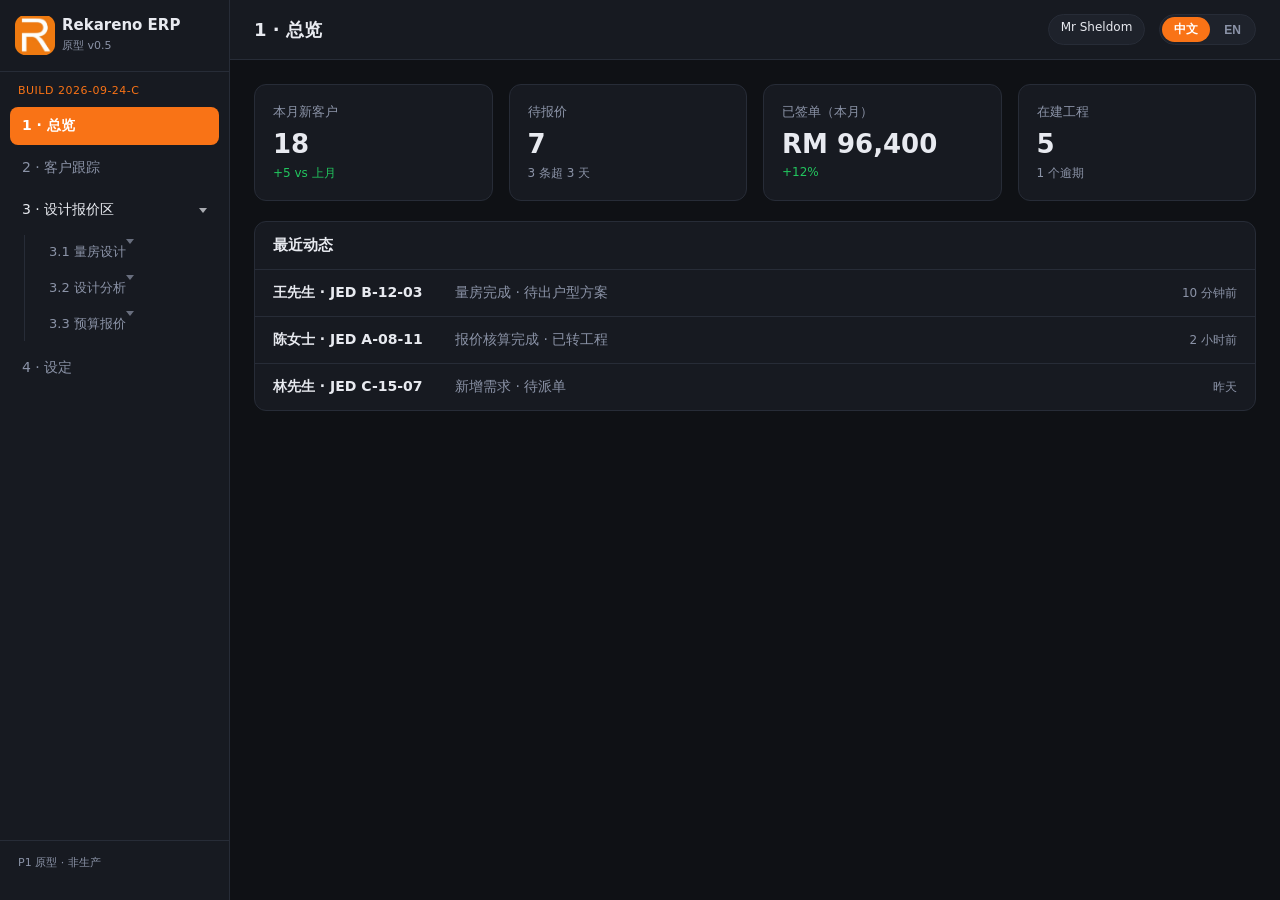
==== commit 93522c5e: "fix(brand): swap in new orange R logo (logo-r.png) with fresh filename to defeat CDN cache" ====
--- a/index.html
+++ b/index.html
@@ -9,7 +9,7 @@
 <body>
 <div class="app">
   <aside class="sidebar">
-    <div class="brand"><img class="logo-img" src="rekareno-logo.jpg?v=3" alt="REKARENO"><div><b>Rekareno ERP</b><small data-i18n="brandSub">原型 v0.5</small></div></div>
+    <div class="brand"><img class="logo-img" src="logo-r.png" alt="REKARENO"><div><b>Rekareno ERP</b><small data-i18n="brandSub">原型 v0.5</small></div></div>
     <div style="padding:0 18px 10px;color:#f97316;font-size:11px;letter-spacing:.5px">BUILD 2026-09-24-C</div>
     <nav>
       <a class="nav-item active" data-page="overview" data-i18n="nav_overview">1 · 总览</a>
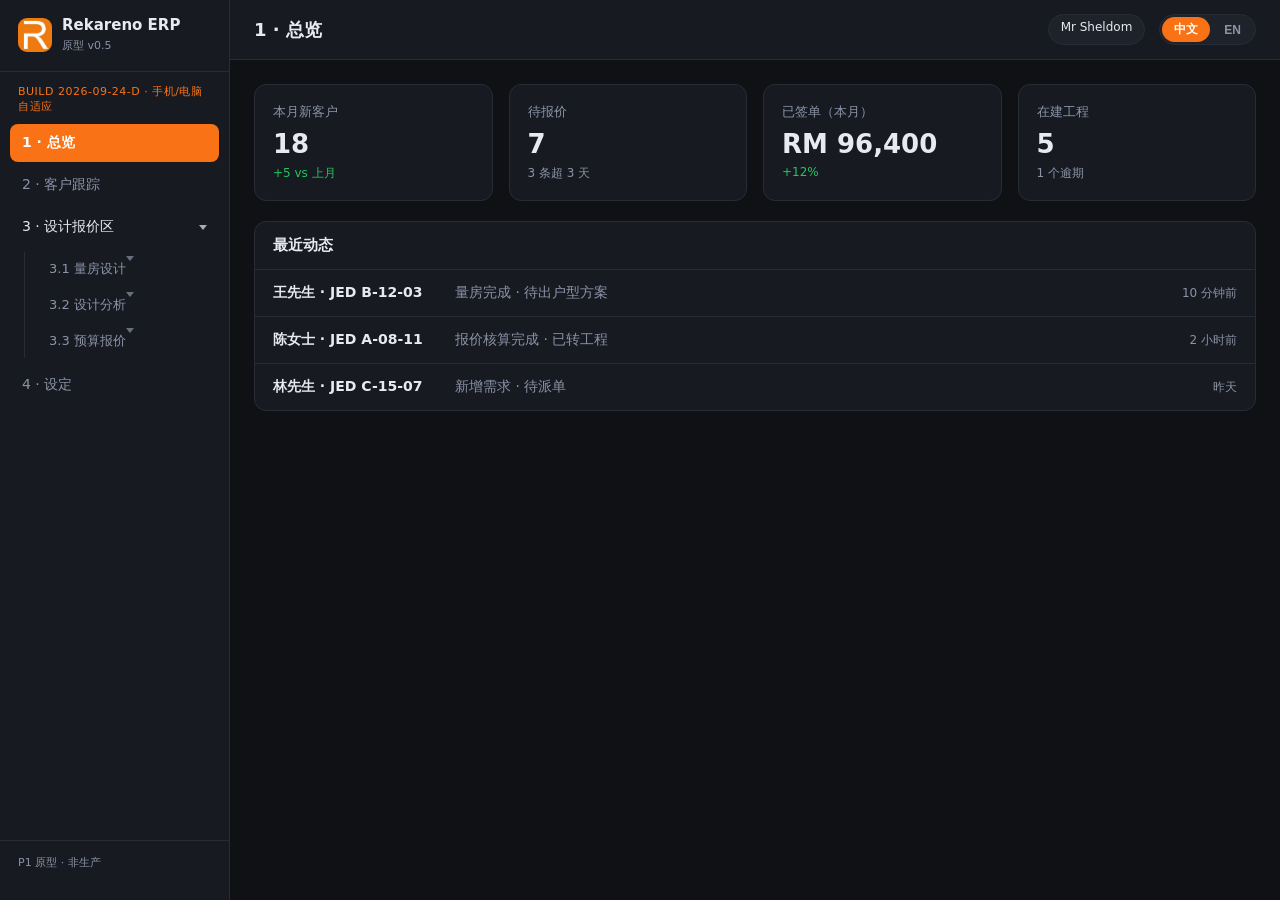
==== commit 8e682639: "feat(responsive): mobile support - collapsible sidebar w/ hamburger, stacked cards, scrollable table" ====
--- a/index.html
+++ b/index.html
@@ -8,10 +8,11 @@
 </head>
 <body>
 <div class="app">
-  <aside class="sidebar">
+  <aside class="sidebar" id="sidebar">
+    <button class="menu-toggle" id="menuToggle" aria-label="Menu">☰</button>
     <div class="brand"><img class="logo-img" src="logo-r.png" alt="REKARENO"><div><b>Rekareno ERP</b><small data-i18n="brandSub">原型 v0.5</small></div></div>
-    <div style="padding:0 18px 10px;color:#f97316;font-size:11px;letter-spacing:.5px">BUILD 2026-09-24-C</div>
-    <nav>
+    <div style="padding:0 18px 10px;color:#f97316;font-size:11px;letter-spacing:.5px">BUILD 2026-09-24-D · 手机/电脑自适应</div>
+    <nav id="mainNav">
       <a class="nav-item active" data-page="overview" data-i18n="nav_overview">1 · 总览</a>
       <a class="nav-item" data-page="customers" data-i18n="nav_customers">2 · 客户跟踪</a>
 
@@ -408,6 +409,17 @@
 });
 document.querySelectorAll('.nav-children').forEach(el=>el.classList.add('open'));
 document.querySelectorAll('.nav-parent,.nav-parent2').forEach(el=>el.classList.add('open'));
+// 手机端：汉堡按钮展开/收起侧栏
+try{
+  var mt=document.getElementById('menuToggle'), sb=document.getElementById('sidebar');
+  if(mt&&sb){
+    if(window.matchMedia('(max-width:720px)').matches){ sb.classList.add('collapsed'); }
+    mt.addEventListener('click',function(){ sb.classList.toggle('collapsed'); });
+    document.querySelectorAll('.nav-item[data-page],.nav-grandchild,.nav-child[data-page]').forEach(function(el){
+      el.addEventListener('click',function(){ if(window.matchMedia('(max-width:720px)').matches) sb.classList.add('collapsed'); });
+    });
+  }
+}catch(e){}
 let saved='zh';
 try{saved=localStorage.getItem('rekareno_lang')||'zh';}catch(e){}
 applyLang(saved);
--- a/style.css
+++ b/style.css
@@ -7,7 +7,7 @@
 body{margin:0;font-family:"Segoe UI","PingFang SC","Microsoft YaHei",system-ui,sans-serif;background:var(--bg);color:var(--txt)}
 .app{display:flex;min-height:100vh}
 .sidebar{width:230px;background:var(--panel);border-right:1px solid var(--line);display:flex;flex-direction:column;padding:16px 0}
-.logo-img{height:34px;width:34px;border-radius:9px;display:block;object-fit:cover;transform:scale(1.18);transform-origin:center}
+.logo-img{height:34px;width:34px;border-radius:9px;display:block;object-fit:cover}
 .brand{display:flex;gap:10px;align-items:center;padding:0 18px 18px;border-bottom:1px solid var(--line);margin-bottom:12px;overflow:hidden}
 .brand b{display:block;font-size:15px}
 .brand small{color:var(--muted);font-size:11px}
@@ -104,3 +104,39 @@
 .trow.grand span{color:var(--txt);font-weight:600}
 .trow.grand b{color:var(--green);font-size:20px}
 
+/* ===== 响应式：手机 / 平板 ===== */
+@media (max-width:900px){
+  .cards{grid-template-columns:repeat(2,1fr)}
+}
+@media (max-width:720px){
+  .app{flex-direction:column}
+  .sidebar{width:100%;border-right:0;border-bottom:1px solid var(--line);padding:12px 0;max-height:60vh;overflow:auto}
+  .sidebar.collapsed nav,.sidebar.collapsed .sidebar-foot{display:none}
+  .brand{padding:0 14px 12px;margin-bottom:8px}
+  .menu-toggle{display:inline-flex}
+  .topbar{height:auto;flex-wrap:wrap;gap:8px;padding:10px 14px}
+  .topbar h1{font-size:16px;width:100%}
+  .topbar-right{width:100%;flex-wrap:wrap}
+  .page{padding:14px;overflow-x:hidden}
+  .cards{grid-template-columns:1fr;gap:12px}
+  .card .v{font-size:22px}
+  .toolbar{flex-wrap:wrap}
+  .input{min-width:0;flex:1}
+  .btn.primary{margin-left:0;width:100%}
+  .panel{overflow-x:auto}
+  .table{min-width:560px;font-size:12px}
+  .table th,.table td{padding:9px 10px;white-space:nowrap}
+  .feed li{flex-wrap:wrap;gap:6px;padding:12px 14px}
+  .feed li b{min-width:0;width:100%}
+  .detail-head{flex-direction:column;gap:12px}
+  .detail-actions{width:100%;flex-wrap:wrap}
+  .totals{max-width:100%;margin-left:0}
+  .set-row{flex-wrap:wrap;gap:8px}
+}
+@media (max-width:400px){
+  .nav-item,.nav-parent{font-size:13px;padding:9px 10px}
+  .lang-btn{padding:4px 9px;font-size:11px}
+}
+/* 桌面端不显示汉堡按钮 */
+.menu-toggle{display:none;background:var(--panel2);border:1px solid var(--line);color:var(--txt);border-radius:8px;padding:6px 10px;cursor:pointer;font-size:16px;line-height:1}
+
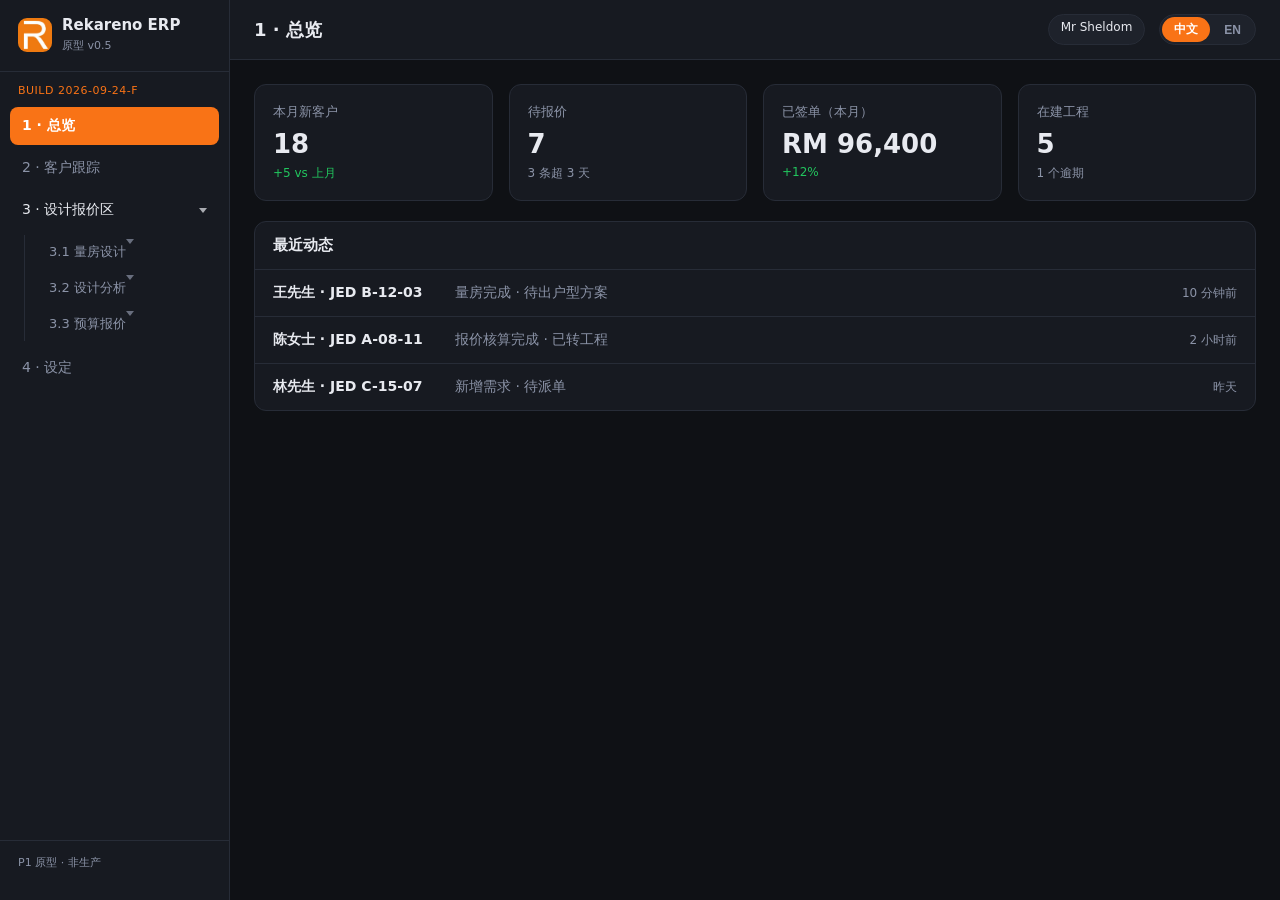
==== commit d475bb3a: "feat(mobile): floating round menu button at bottom-right, toggles sidebar collapse" ====
--- a/index.html
+++ b/index.html
@@ -4,14 +4,14 @@
 <meta charset="utf-8">
 <meta name="viewport" content="width=device-width, initial-scale=1">
 <title>Rekareno ERP · Prototype</title>
-<link rel="stylesheet" href="style.css?v=4">
+<link rel="stylesheet" href="style.css?v=6">
 </head>
 <body>
 <div class="app">
   <aside class="sidebar" id="sidebar">
     <button class="menu-toggle" id="menuToggle" aria-label="Menu">☰</button>
     <div class="brand"><img class="logo-img" src="logo-r.png" alt="REKARENO"><div><b>Rekareno ERP</b><small data-i18n="brandSub">原型 v0.5</small></div></div>
-    <div style="padding:0 18px 10px;color:#f97316;font-size:11px;letter-spacing:.5px">BUILD 2026-09-24-D · 手机/电脑自适应</div>
+    <div style="padding:0 18px 10px;color:#f97316;font-size:11px;letter-spacing:.5px">BUILD 2026-09-24-F</div>
     <nav id="mainNav">
       <a class="nav-item active" data-page="overview" data-i18n="nav_overview">1 · 总览</a>
       <a class="nav-item" data-page="customers" data-i18n="nav_customers">2 · 客户跟踪</a>
@@ -413,10 +413,13 @@
 try{
   var mt=document.getElementById('menuToggle'), sb=document.getElementById('sidebar');
   if(mt&&sb){
-    if(window.matchMedia('(max-width:720px)').matches){ sb.classList.add('collapsed'); }
-    mt.addEventListener('click',function(){ sb.classList.toggle('collapsed'); });
+    if(window.matchMedia('(max-width:900px)').matches){ sb.classList.add('collapsed'); }
+    mt.addEventListener('click',function(){
+      sb.classList.toggle('collapsed');
+      mt.textContent = sb.classList.contains('collapsed') ? '☰' : '✕';
+    });
     document.querySelectorAll('.nav-item[data-page],.nav-grandchild,.nav-child[data-page]').forEach(function(el){
-      el.addEventListener('click',function(){ if(window.matchMedia('(max-width:720px)').matches) sb.classList.add('collapsed'); });
+      el.addEventListener('click',function(){ if(window.matchMedia('(max-width:900px)').matches){ sb.classList.add('collapsed'); mt.textContent='☰'; } });
     });
   }
 }catch(e){}
--- a/style.css
+++ b/style.css
@@ -105,10 +105,8 @@
 .trow.grand b{color:var(--green);font-size:20px}
 
 /* ===== 响应式：手机 / 平板 ===== */
+
 @media (max-width:900px){
-  .cards{grid-template-columns:repeat(2,1fr)}
-}
-@media (max-width:720px){
   .app{flex-direction:column}
   .sidebar{width:100%;border-right:0;border-bottom:1px solid var(--line);padding:12px 0;max-height:60vh;overflow:auto}
   .sidebar.collapsed nav,.sidebar.collapsed .sidebar-foot{display:none}
@@ -138,5 +136,21 @@
   .lang-btn{padding:4px 9px;font-size:11px}
 }
 /* 桌面端不显示汉堡按钮 */
-.menu-toggle{display:none;background:var(--panel2);border:1px solid var(--line);color:var(--txt);border-radius:8px;padding:6px 10px;cursor:pointer;font-size:16px;line-height:1}
+.menu-toggle{display:none}
 
+/* ===== 手机端：右下角浮动圆形按钮 ===== */
+@media (max-width:900px){
+  .menu-toggle{
+    display:flex;align-items:center;justify-content:center;
+    position:fixed;right:18px;bottom:18px;z-index:999;
+    width:54px;height:54px;border-radius:50%;
+    background:var(--brand);border:0;color:#fff;
+    font-size:22px;line-height:1;cursor:pointer;
+    box-shadow:0 6px 20px rgba(249,115,22,.45);
+    transition:transform .15s
+  }
+  .menu-toggle:active{transform:scale(.92)}
+  /* 菜单展开时按钮变成 ✕ */
+  .sidebar:not(.collapsed) .menu-toggle{background:var(--panel2);color:var(--txt);box-shadow:0 4px 14px rgba(0,0,0,.4)}
+}
+
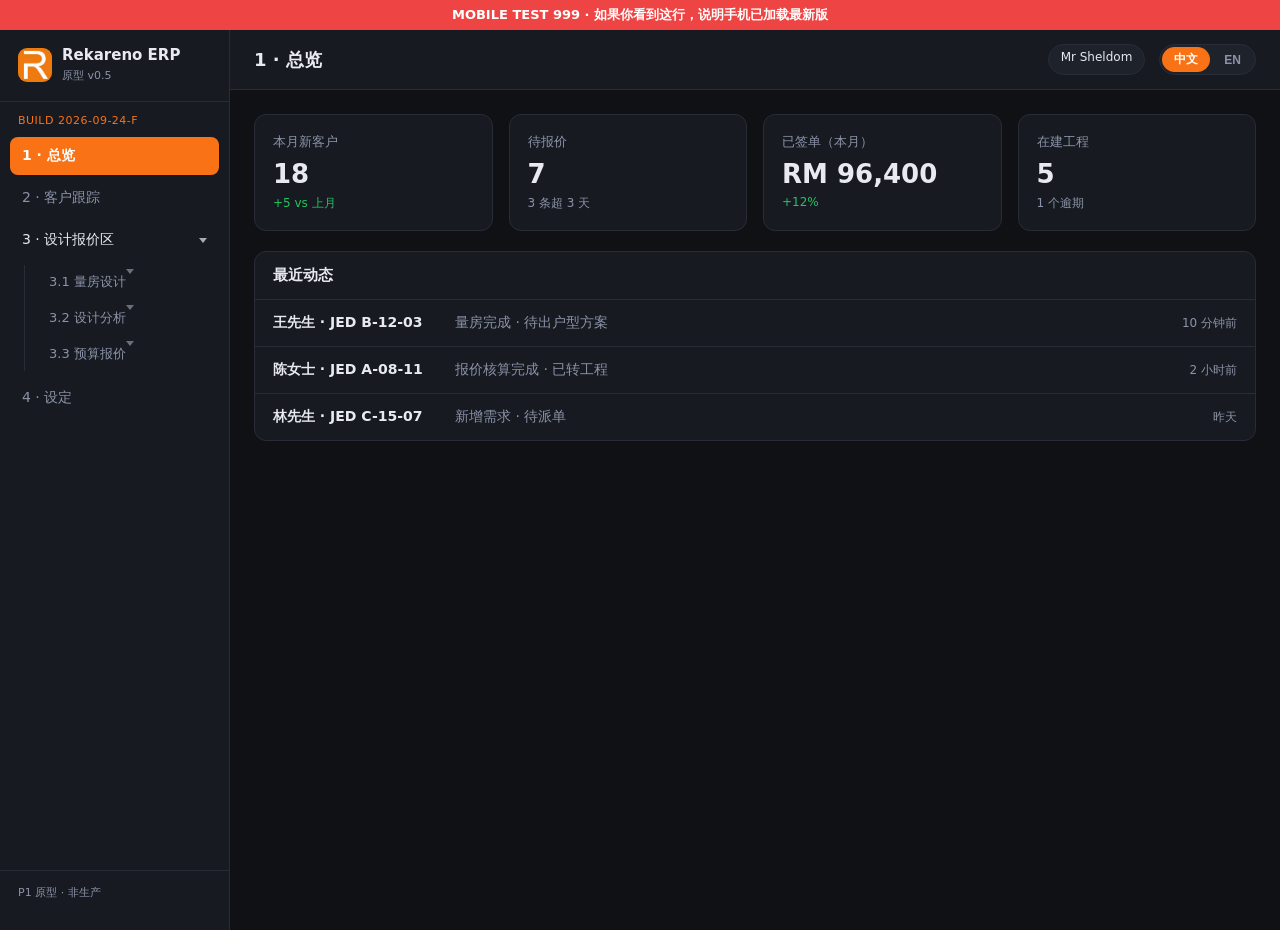
==== commit 0fe901c5: "test(mobile): add red MOBILE TEST 999 banner to confirm fresh load" ====
--- a/index.html
+++ b/index.html
@@ -7,6 +7,7 @@
 <link rel="stylesheet" href="style.css?v=6">
 </head>
 <body>
+<div style="background:#ef4444;color:#fff;text-align:center;font-size:13px;font-weight:700;padding:6px">MOBILE TEST 999 · 如果你看到这行，说明手机已加载最新版</div>
 <div class="app">
   <aside class="sidebar" id="sidebar">
     <button class="menu-toggle" id="menuToggle" aria-label="Menu">☰</button>
